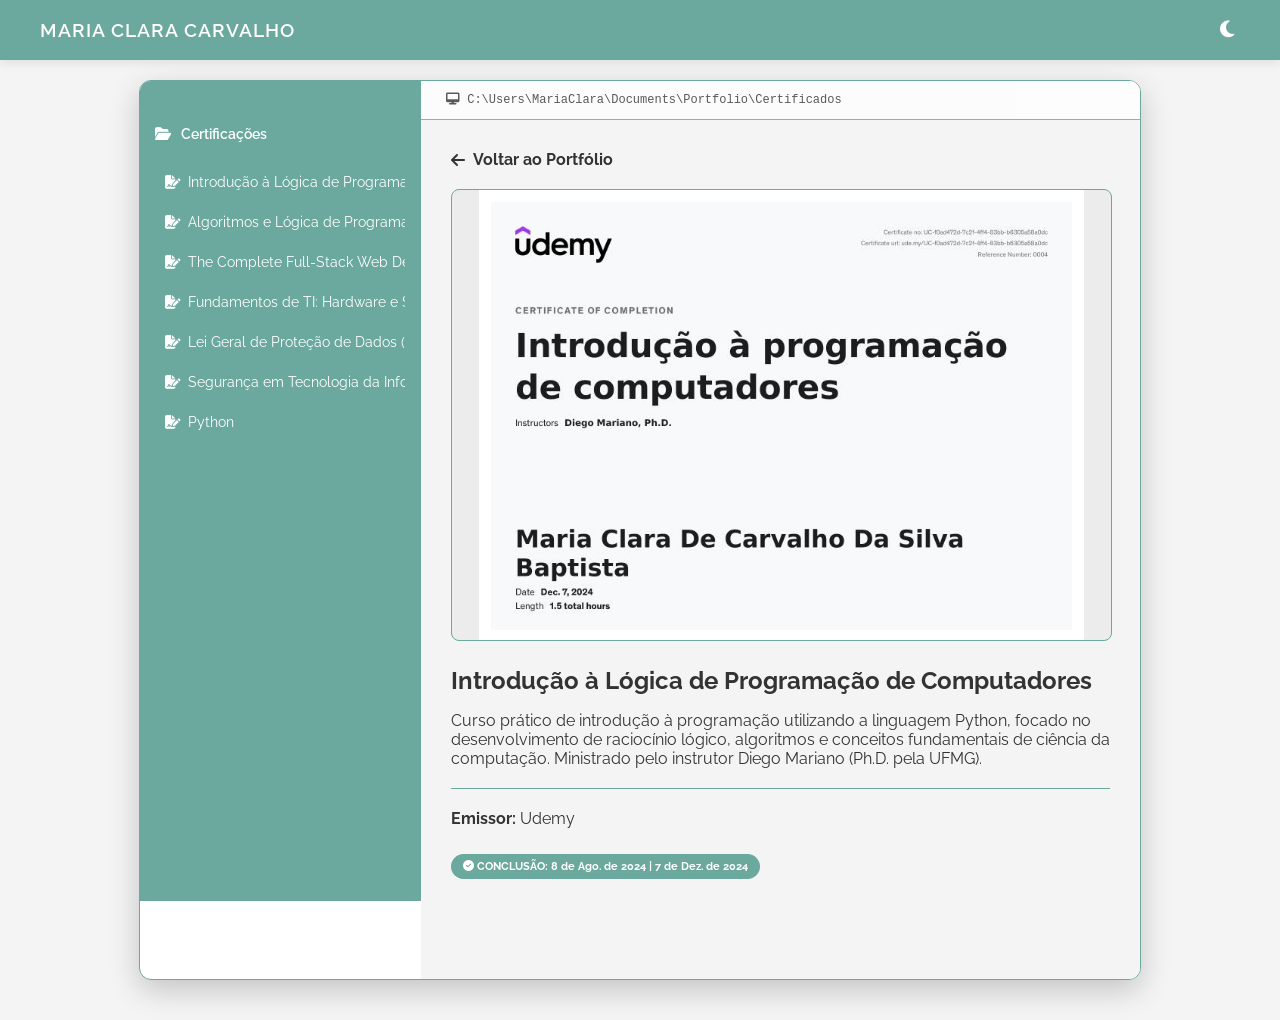
==== html/marco/index.html @ 251c702e "feat: implementa estrutura oficial do marco" ====
<!DOCTYPE html>
<html lang="pt-br">
<head>
    <meta charset="UTF-8">
    <meta name="viewport" content="width=device-width, initial-scale=1.0">
    <title>Minhas Certificações</title>
    <link rel="icon" type="image/png" href="../../assets/images/icon/pyy.png">
    <link href="https://fonts.googleapis.com/css2?family=Raleway:wght@300;400;600&display=swap" rel="stylesheet">
    <link rel="stylesheet" href="https://cdnjs.cloudflare.com/ajax/libs/font-awesome/6.5.0/css/all.min.css">
    <link rel="stylesheet" href="style.css">
</head>
<body>
    <nav id="navbar">
        <div class="nav-container">
            <a href="../../index.html" class="logo">MARIA CLARA CARVALHO</a>
            <div class="nav-right-group">
                <button id="alternador-tema" aria-label="Alternar tema"></button>
            </div>
        </div>
    </nav>

    <div class="container-explorador">
        <aside class="barra-lateral">
            <p><i class="fas fa-folder-open"></i> Certificações</p>
            <ul class="lista-certificados" id="lista-certificados"></ul>
        </aside>

        <main class="conteudo-principal">
            <div class="caminho-diretorio">
                <i class="fas fa-desktop"></i> C:\Users\MariaClara\Documents\Portfolio\Certificados
            </div>
            
            <div class="corpo-conteudo">
                <a href="../../index.html#marco-zero" class="link-voltar">
                    <i class="fas fa-arrow-left"></i> Voltar ao Portfólio
                </a>

                <div class="visualizador-certificado">
                    <img src="" class="imagem-certificado" id="imagem-certificado" alt="Visualização do Certificado">
                    
                    <div class="painel-detalhes">
                        <h2 id="titulo-certificado">Selecione um documento</h2>
                        <p id="descricao-certificado">Clique em um dos arquivos na barra lateral para visualizar os detalhes e a imagem da credencial.</p>
                        <hr style="border: 0; border-top: 1px solid var(--cor-borda); margin: 20px 0;">
                        
                        <div id="metadados-certificado" style="display: none;">
                            <p><strong>Emissor:</strong> <span id="emissor-certificado"></span></p>
                            <span class="tag-status"><i class="fas fa-check-circle"></i> CONCLUSÃO: <span id="data-certificado"></span></span>
                        </div>
                    </div>
                </div>
            </div>
        </main>
    </div>

    <script src="script.js"></script>
</body>
</html>
---- html/marco/style.css ----
/* Configuração de Cores e Temas */
:root {
    --cor-fundo: #f4f4f4;
    --cor-texto: #333333;
    --fundo-painel: #ffffff;
    --fundo-topo: #6BA89D;
    --texto-topo: #ffffff;
    --cor-destaque: #6BA89D;
    --cor-borda: #6BA89D;
}

@media (prefers-color-scheme: dark) {
    :root:not([data-theme="claro"]) {
        --cor-fundo: #0F0D0E;
        --cor-texto: #E5DADA;
        --fundo-painel: #1A1617;
        --fundo-topo: #0A0909;
        --texto-topo: #B36B85;
        --cor-destaque: #4A1F2E;
        --cor-borda: #4A1F2E;
    }
}

[data-theme="escuro"] {
    --cor-fundo: #0F0D0E;
    --cor-texto: #E5DADA;
    --fundo-painel: #1A1617;
    --fundo-topo: #0A0909;
    --texto-topo: #B36B85;
    --cor-destaque: #4A1F2E;
    --cor-borda: #4A1F2E;
}

body {
    margin: 0;
    padding: 80px 20px 40px;
    display: flex;
    justify-content: center;
    min-height: 100vh;
    background-color: var(--cor-fundo);
    color: var(--cor-texto);
    font-family: 'Raleway', sans-serif;
    transition: background-color 0.3s ease, color 0.3s ease;
}

#navbar {
    position: fixed;
    top: 0;
    left: 0;
    width: 100%;
    height: 60px;
    background-color: var(--fundo-topo);
    display: flex;
    align-items: center;
    z-index: 1000;
    box-shadow: 0 2px 10px rgba(0, 0, 0, 0.1);
}

.nav-container {
    width: 100%;
    max-width: 1200px;
    margin: 0 auto;
    padding: 0 20px;
    display: flex;
    justify-content: space-between;
    align-items: center;
}

.logo {
    font-weight: 600;
    font-size: 1.2rem;
    color: var(--texto-topo);
    text-decoration: none;
    letter-spacing: 1px;
}

#alternador-tema {
    background: none;
    border: none;
    color: var(--texto-topo);
    font-size: 1.2rem;
    cursor: pointer;
    transition: 0.3s;
}

.container-explorador {
    max-width: 1000px;
    width: 100%;
    background: var(--fundo-painel);
    border-radius: 12px;
    overflow: hidden;
    box-shadow: 0 10px 30px rgba(0, 0, 0, 0.2);
    display: flex;
    border: 1px solid var(--cor-borda);
    transition: 0.3s ease;
}

.barra-lateral {
    width: 250px;
    background: var(--fundo-topo);
    padding: 30px 15px;
    color: var(--texto-topo);
    border-right: 1px solid var(--cor-borda);
    max-height: calc(100vh - 140px);
    overflow-y: auto;
}

.barra-lateral p {
    font-weight: 600;
    font-size: 0.9rem;
    margin-bottom: 20px;
    display: flex;
    align-items: center;
    gap: 10px;
}

.lista-certificados {
    list-style: none;
    padding: 0;
    margin: 0;
    font-size: 0.85rem;
}

.lista-certificados li {
    padding: 12px 10px;
    border-radius: 6px;
    cursor: pointer;
    transition: 0.2s;
    display: flex;
    align-items: center;
    gap: 8px;
    white-space: nowrap;
    overflow: hidden;
    text-overflow: ellipsis;
}

.lista-certificados li.ativo {
    background: var(--cor-destaque);
    color: var(--texto-topo);
    font-weight: 600;
}

.conteudo-principal {
    flex: 1;
    padding: 0;
    display: flex;
    flex-direction: column;
    background: var(--cor-fundo);
}

.caminho-diretorio {
    padding: 12px 25px;
    background: var(--fundo-painel);
    border-bottom: 1px solid var(--cor-borda);
    font-size: 12px;
    font-family: monospace;
    color: var(--cor-texto);
    opacity: 0.8;
}

.corpo-conteudo {
    padding: 30px;
}

.link-voltar {
    display: inline-flex;
    align-items: center;
    gap: 8px;
    margin-bottom: 20px;
    text-decoration: none;
    color: var(--cor-texto);
    font-weight: bold;
    transition: 0.3s;
}

.visualizador-certificado {
    display: flex;
    flex-direction: column;
    gap: 25px;
}

.imagem-certificado {
    width: 100%;
    max-height: 450px;
    object-fit: contain;
    background: rgba(0, 0, 0, 0.03);
    border-radius: 8px;
    border: 1px solid var(--cor-borda);
    display: none;
}

.painel-detalhes h2 {
    margin: 0 0 15px 0;
    font-size: 1.5rem;
    color: var(--cor-texto);
}

.tag-status {
    display: inline-block;
    padding: 6px 12px;
    background: var(--fundo-topo);
    color: var(--texto-topo);
    border-radius: 20px;
    font-size: 11px;
    font-weight: bold;
    margin-top: 10px;
}

@media (max-width: 768px) {
    body {
        padding-top: 70px;
    }

    .container-explorador {
        flex-direction: column;
    }

    .barra-lateral {
        width: 100%;
        box-sizing: border-box;
        border-right: none;
        border-bottom: 1px solid var(--cor-borda);
        max-height: 200px;
    }
}
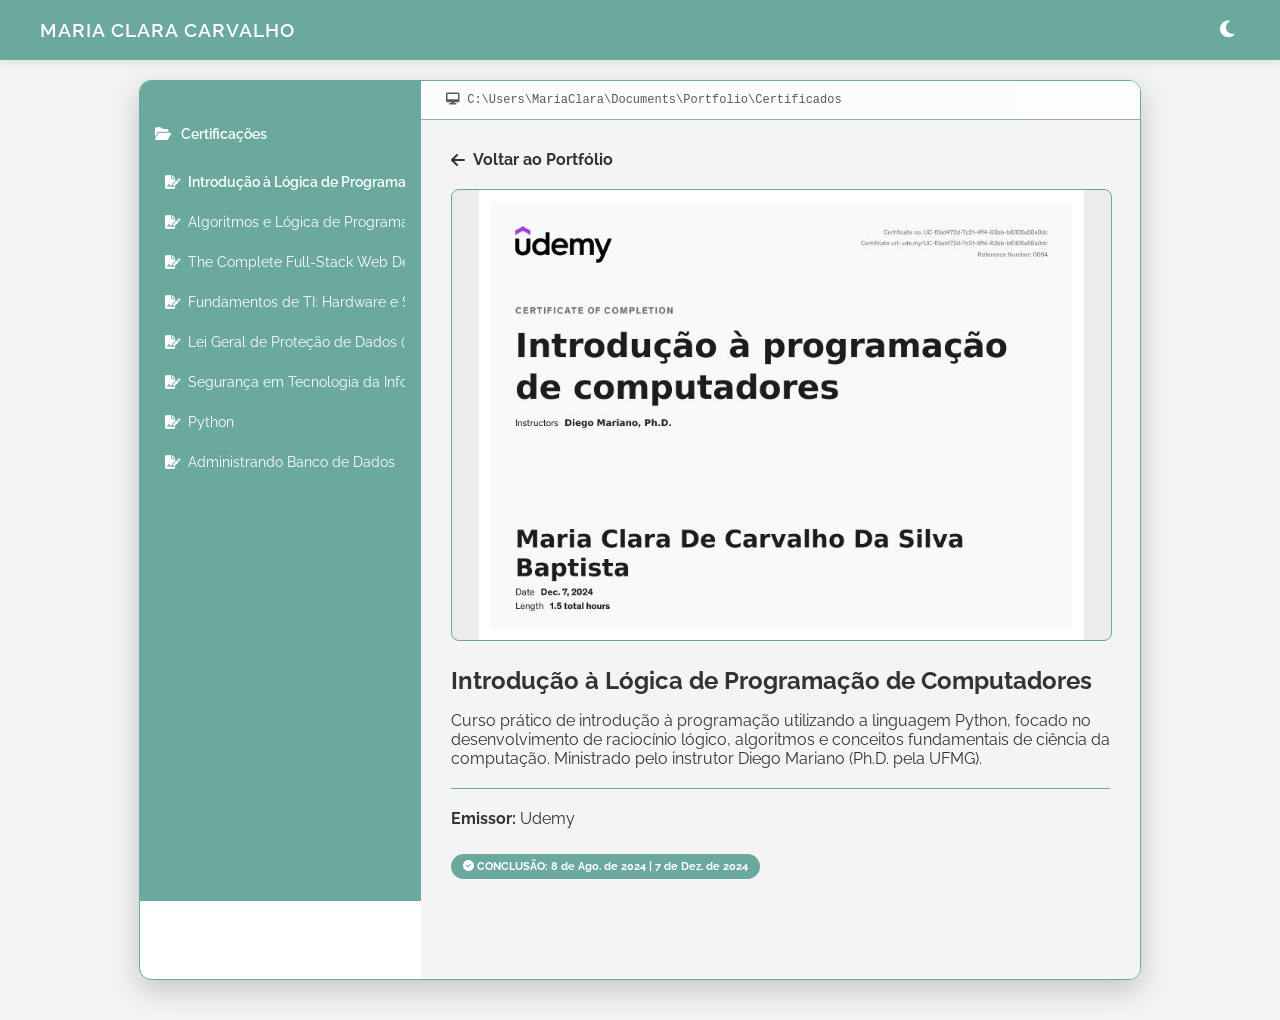
==== commit 55ab5589: "docs: atuliza os certificados e a lógica do java script" ====
--- a/html/marco/index.html
+++ b/html/marco/index.html
@@ -31,7 +31,7 @@
             </div>
             
             <div class="corpo-conteudo">
-                <a href="../../index.html#marco-zero" class="link-voltar">
+                <a href="../../index.html#marco" class="link-voltar">
                     <i class="fas fa-arrow-left"></i> Voltar ao Portfólio
                 </a>
 
@@ -52,7 +52,10 @@
             </div>
         </main>
     </div>
+    
+    <script src="js/tema.js"></script>
+    <script src="js/certificados.js"></script>
+    <script src="js/app.js"></script>
 
-    <script src="script.js"></script>
 </body>
 </html>
--- a/html/marco/style.css
+++ b/html/marco/style.css
@@ -1,4 +1,3 @@
-/* Configuração de Cores e Temas */
 :root {
     --cor-fundo: #f4f4f4;
     --cor-texto: #333333;
